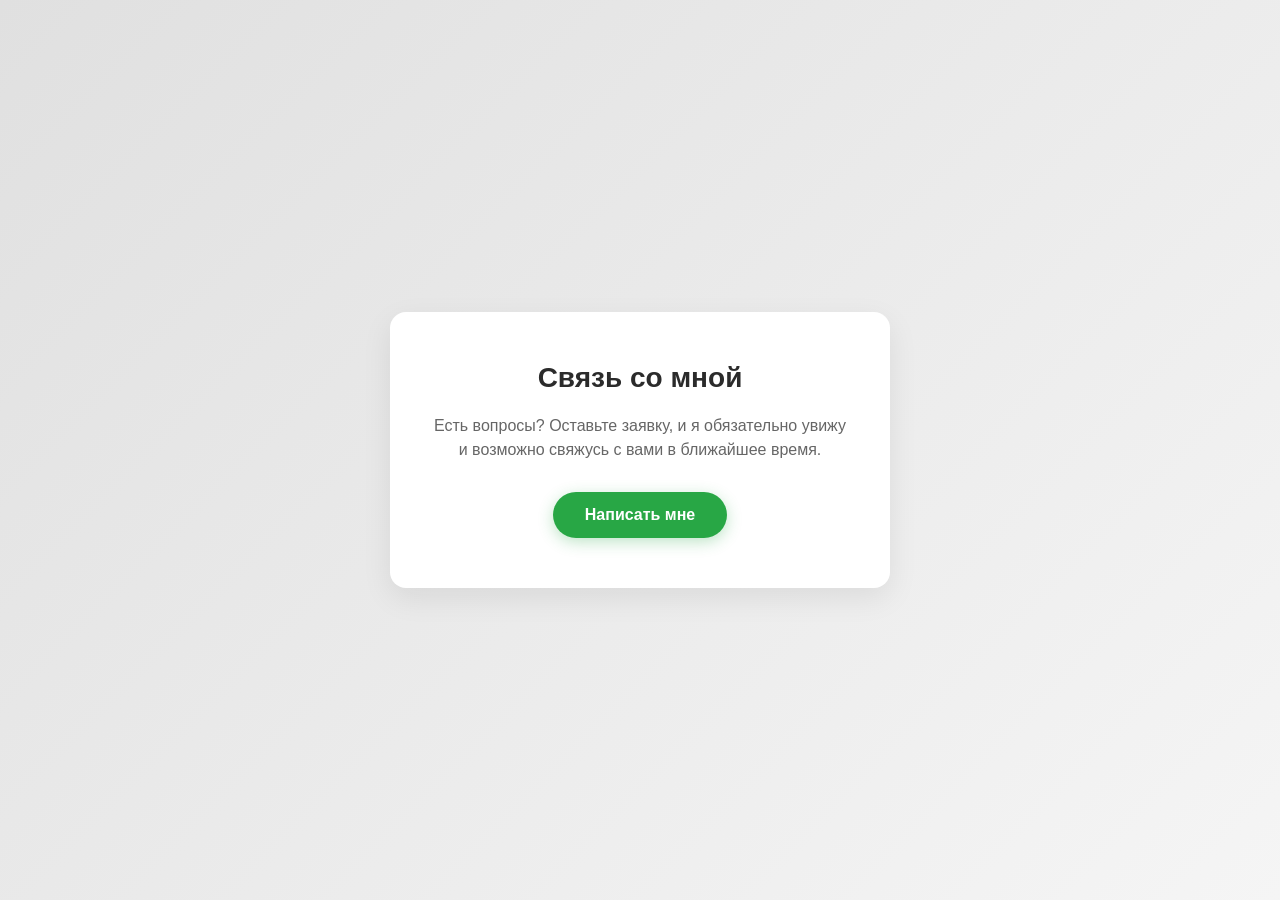
==== project/index.html @ 119b6c33 "Проект: index.html" ====
<!DOCTYPE html>
<html lang="ru">
<head>
  <meta charset="UTF-8">
  <meta name="viewport" content="width=device-width, initial-scale=1.0">
  <title>Задание 8 — Обратная связь</title>
  <script src="script.js" defer></script>
  <style>
    * {
      box-sizing: border-box;
      margin: 0;
      padding: 0;
    }

    body {
      font-family: 'Segoe UI', Arial, sans-serif;
      background: linear-gradient(135deg, #e0e0e0 0%, #f5f5f5 100%);
      color: #333;
      display: flex;
      justify-content: center;
      align-items: center;
      min-height: 100vh;
      padding: 20px;
    }

    /* === Основной контент === */
    .main-content {
      text-align: center;
      background: #fff;
      padding: 50px 40px;
      border-radius: 16px;
      box-shadow: 0 10px 30px rgba(0, 0, 0, 0.08);
      max-width: 500px;
      width: 100%;
      animation: fadeIn 0.8s ease;
    }

    @keyframes fadeIn {
      from { opacity: 0; transform: translateY(20px); }
      to { opacity: 1; transform: translateY(0); }
    }

    h1 { margin-bottom: 20px; font-size: 28px; color: #2b2b2b; }
    .description { margin-bottom: 30px; color: #666; font-size: 16px; line-height: 1.5; }

    /* Кнопка открытия */
    .btn-primary {
      padding: 14px 32px;
      background: #28a745;
      color: #fff;
      border: none;
      border-radius: 30px;
      font-size: 16px;
      font-weight: 600;
      cursor: pointer;
      box-shadow: 0 4px 15px rgba(40, 167, 69, 0.3);
      transition: all 0.3s ease;
    }
    .btn-primary:hover {
      background: #218838;
      transform: translateY(-3px);
      box-shadow: 0 6px 20px rgba(40, 167, 69, 0.4);
    }

    /* === Попап === */
    .modal-overlay {
      position: fixed;
      top: 0; left: 0; width: 100%; height: 100%;
      background-color: rgba(40, 40, 40, 0.6);
      backdrop-filter: blur(5px);
      display: flex;
      justify-content: center;
      align-items: center;
      z-index: 1000;
      padding: 20px;
      opacity: 1;
      transition: opacity 0.3s ease;
    }
    .modal-overlay.hidden { display: none; opacity: 0; }

    .modal-window {
      background: #fff;
      width: 100%;
      max-width: 480px;
      padding: 30px;
      border-radius: 16px;
      box-shadow: 0 20px 40px rgba(0, 0, 0, 0.15);
      position: relative;
      max-height: 100%;
      overflow-y: auto;
      animation: slideDown 0.4s cubic-bezier(0.175, 0.885, 0.32, 1.275);
    }
    @keyframes slideDown {
      from { transform: translateY(50px) scale(0.9); opacity: 0; }
      to { transform: translateY(0) scale(1); opacity: 1; }
    }

    .modal-close {
      position: absolute; top: 15px; right: 20px;
      background: none; border: none; font-size: 30px;
      cursor: pointer; color: #aaa;
      transition: transform 0.3s ease, color 0.3s ease;
    }
    .modal-close:hover { color: #333; transform: rotate(90deg); }
    .modal-title { margin-bottom: 25px; font-size: 22px; text-align: center; color: #2b2b2b; }

    /* === Форма === */
    .form-group { margin-bottom: 18px; }
    .form-group label {
      display: block; margin-bottom: 6px; font-weight: 600;
      font-size: 13px; color: #555; text-transform: uppercase;
      letter-spacing: 0.5px;
    }

    /* Автоматическая заглавная буква (делает CSS) */
    #fio { text-transform: capitalize; }

    .form-group input[type="text"],
    .form-group input[type="email"],
    .form-group input[type="tel"],
    .form-group textarea {
      width: 100%;
      padding: 12px 15px;
      border: 2px solid #e0e0e0;
      border-radius: 10px;
      background: #fafafa;
      font-family: inherit;
      font-size: 15px;
      color: #333;
      transition: all 0.3s ease;
    }

    .form-group input:focus,
    .form-group textarea:focus {
      border-color: #888;
      outline: none;
      background: #fff;
      box-shadow: 0 0 0 4px rgba(136, 136, 136, 0.15);
    }

    /* Подсветка правильного/неправильного ввода */
    .input-valid { border-color: #28a745 !important; background-color: #f4fff6 !important; }
    .input-invalid { border-color: #d9534f !important; background-color: #fff6f6 !important; }

    .error-msg {
      color: #d9534f; font-size: 12px; margin-top: 5px;
      min-height: 14px; font-weight: 500;
    }

    .checkbox-group {
      display: flex; align-items: flex-start; gap: 10px; margin-bottom: 20px;
    }
    .checkbox-group input[type="checkbox"] {
      margin-top: 4px; accent-color: #28a745; cursor: pointer;
    }
    .checkbox-group label {
      font-weight: normal; font-size: 13px; color: #666;
      line-height: 1.4; cursor: pointer;
    }

    .form-status {
      margin: 15px 0; font-size: 14px; font-weight: 600;
      text-align: center; min-height: 20px;
    }
    .form-status.success { color: #28a745; }
    .form-status.error { color: #d9534f; }

    /* Кнопка отправки */
    .btn-submit {
      width: 100%; padding: 14px;
      background: #28a745; color: #fff;
      border: none; border-radius: 10px;
      font-size: 16px; font-weight: 600; cursor: pointer;
      box-shadow: 0 4px 15px rgba(40, 167, 69, 0.3);
      transition: all 0.3s ease;
    }
    .btn-submit:hover:not(:disabled) {
      background: #218838; transform: translateY(-2px);
      box-shadow: 0 6px 20px rgba(40, 167, 69, 0.4);
    }

    /* Стиль для ЗАБЛОКИРОВАННОЙ кнопки */
    .btn-submit:disabled {
      background: #ccc;
      box-shadow: none;
      cursor: not-allowed;
      color: #666;
    }

        /* === Мобильная адаптивность === */
        @media (max-width: 600px) {
      .main-content { padding: 30px 20px; }
      
      /* Форма прижимается к низу и не скроллится */
      .modal-overlay { 
        padding: 0; 
        align-items: flex-end; 
      }
      
      .modal-window {
        border-radius: 16px 16px 0 0;
        /* Убираем прокрутку, сжимая контент */
        max-height: none; 
        overflow-y: visible;
        padding: 20px 15px;
        animation: slideUpMobile 0.3s ease;
      }

      /* Уменьшаем отступы полей, чтобы всё влезло */
      .form-group { margin-bottom: 10px; }
      .form-group label { font-size: 11px; margin-bottom: 3px; }
      .form-group input, 
      .form-group textarea { 
        padding: 8px 10px; 
        font-size: 14px; 
      }
      .form-group textarea { height: 60px; min-height: 60px; }
      
      /* Уменьшаем заголовок и чекбокс */
      .modal-title { margin-bottom: 15px; font-size: 18px; }
      .checkbox-group { margin-bottom: 12px; }
      .checkbox-group label { font-size: 11px; }
      .btn-submit { padding: 12px; font-size: 15px; }
    }
  </style>
</head>
<body>

  <main class="main-content">
    <h1>Связь со мной</h1>
    <p class="description">Есть вопросы? Оставьте заявку, и я обязательно увижу и возможно свяжусь с вами в ближайшее время.</p>
    <button id="openModalBtn" class="btn-primary">Написать мне</button>
  </main>

  <div id="modalOverlay" class="modal-overlay hidden">
    <div class="modal-window">
      <button id="closeModalBtn" class="modal-close" aria-label="Закрыть">&times;</button>
      
      <h2 class="modal-title">Обратная связь</h2>
      
      <form id="contactForm" novalidate>
        
        <div class="form-group">
          <label for="fio">ФИО</label>
          <!-- Добавлен maxlength -->
          <input type="text" id="fio" name="fio" placeholder="Иванов Иван Иванович" maxlength="50" required>
          <div class="error-msg" id="error-fio"></div>
        </div>

        <div class="form-group">
          <label for="email">Email</label>
          <input type="email" id="email" name="email" placeholder="example@mail.ru" maxlength="50" required>
          <div class="error-msg" id="error-email"></div>
        </div>

        <div class="form-group">
          <label for="phone">Телефон</label>
          <input type="tel" id="phone" name="phone" placeholder="+7 (999) 123-45-67" maxlength="20" required>
          <div class="error-msg" id="error-phone"></div>
        </div>

        <div class="form-group">
          <label for="org">Организация</label>
          <input type="text" id="org" name="org" placeholder="ООО Ромашка" maxlength="60">
        </div>

        <div class="form-group">
          <label for="message">Сообщение</label>
          <textarea id="message" name="message" rows="3" placeholder="Ваше сообщение..." maxlength="500" required></textarea>
        </div>

        <div class="checkbox-group">
          <input type="checkbox" id="policy" name="policy" required>
          <label for="policy">Я согласен с политикой обработки персональных данных</label>
        </div>

        <div id="formStatus" class="form-status"></div>

        <!-- Кнопка по умолчанию disabled -->
        <button type="submit" id="submitBtn" class="btn-submit" disabled>Отправить сообщение</button>
      </form>
    </div>
  </div>

</body>
</html>
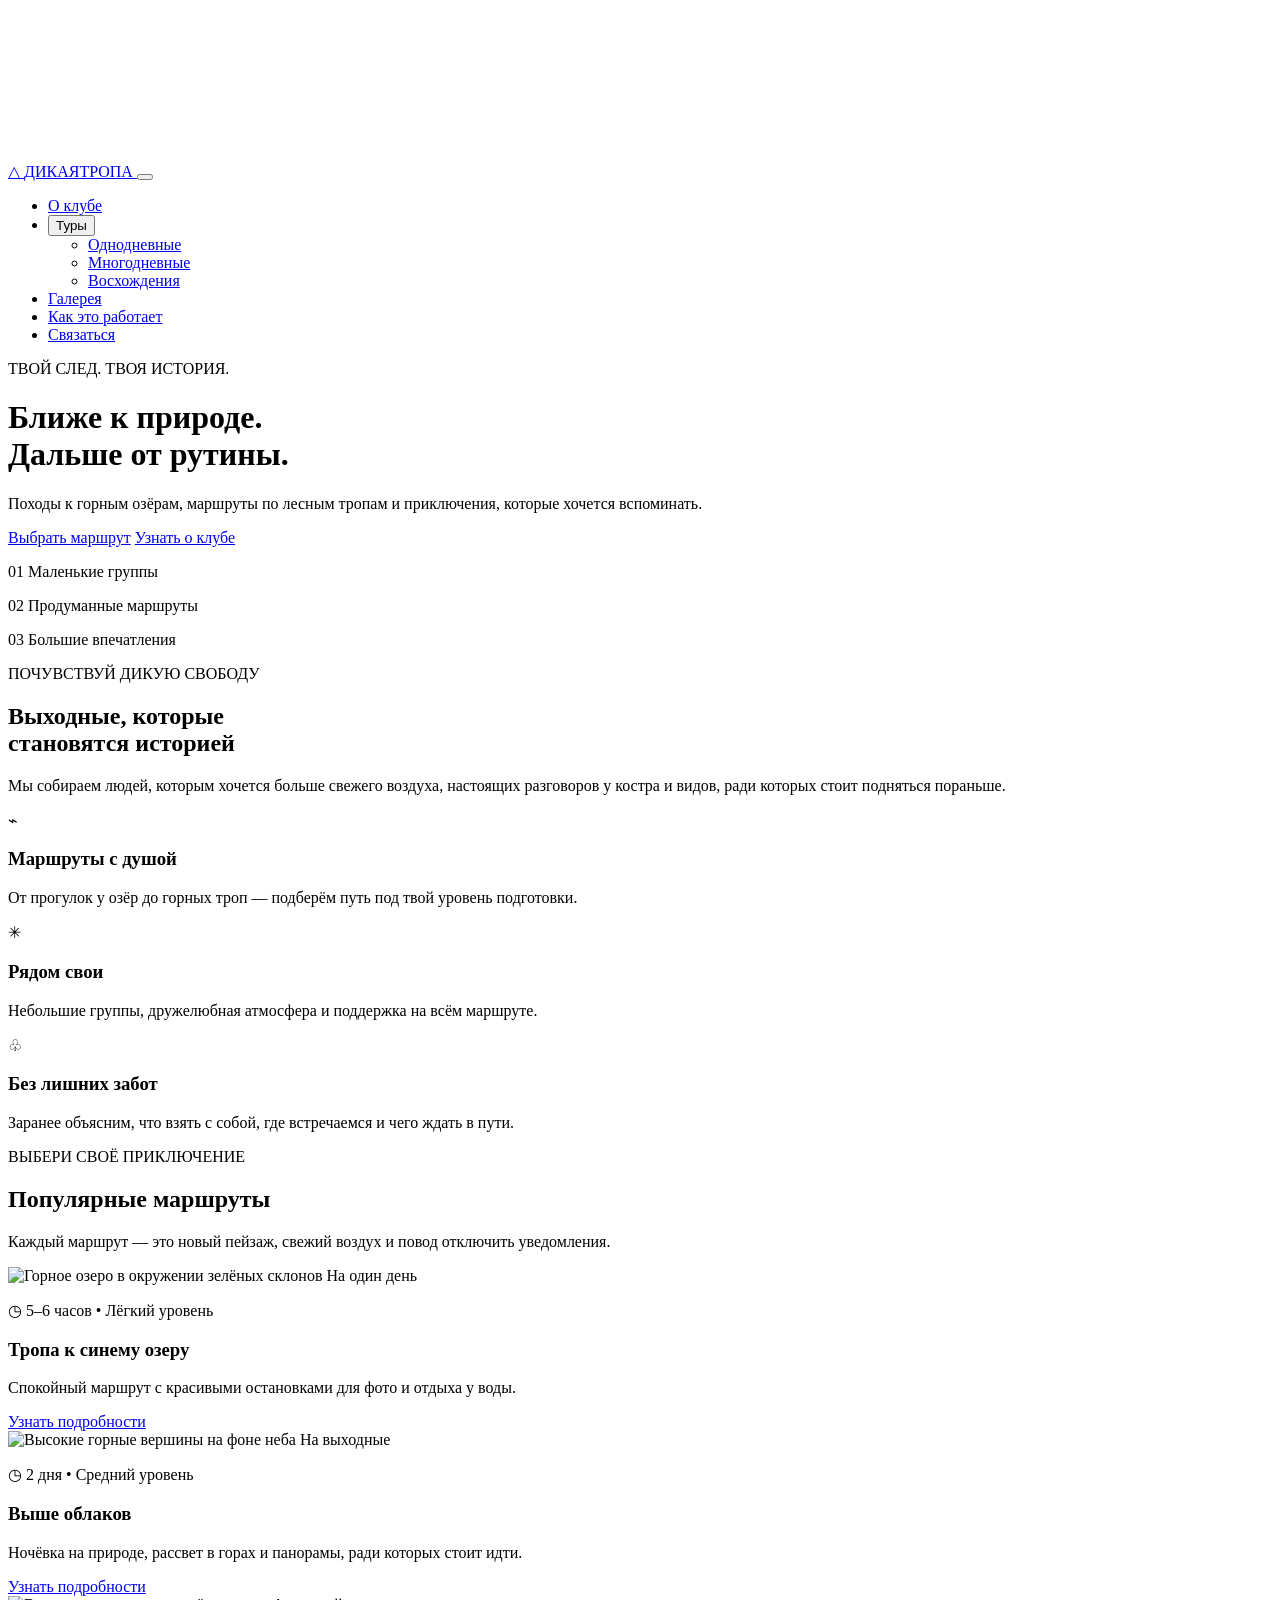
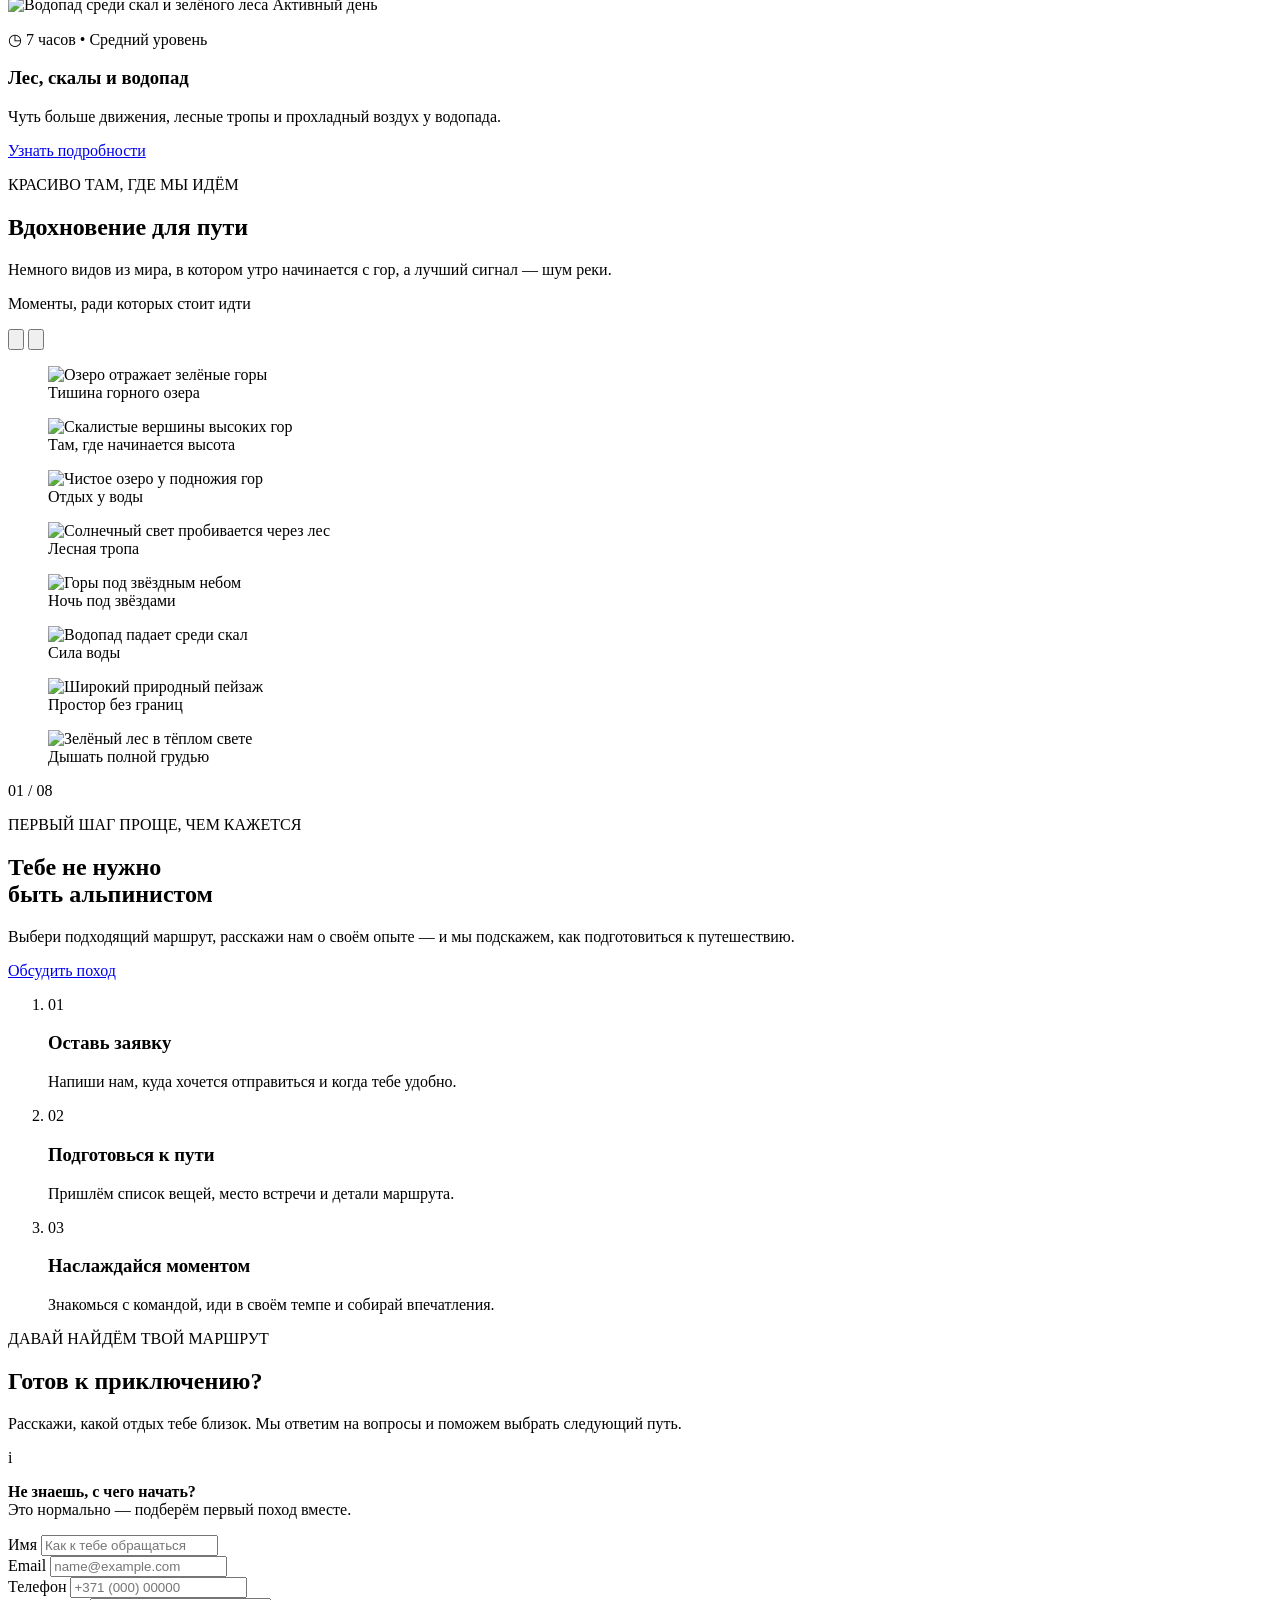
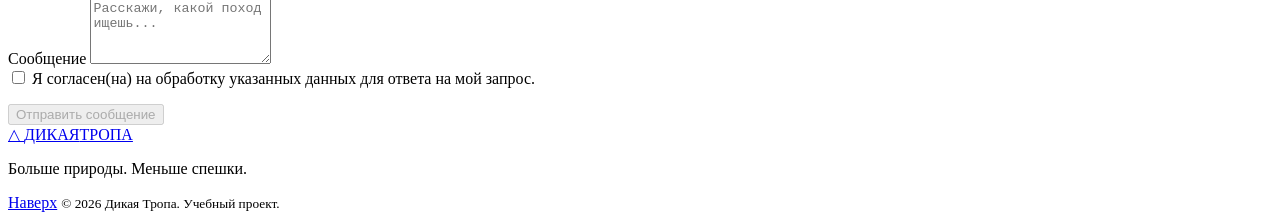
==== commit 57e76b55: "Проект: index.html" ====
--- a/project/index.html
+++ b/project/index.html
@@ -1,286 +1,331 @@
-<!DOCTYPE html>
+<!doctype html>
 <html lang="ru">
 <head>
-  <meta charset="UTF-8">
-  <meta name="viewport" content="width=device-width, initial-scale=1.0">
-  <title>Задание 8 — Обратная связь</title>
-  <script src="script.js" defer></script>
-  <style>
-    * {
-      box-sizing: border-box;
-      margin: 0;
-      padding: 0;
-    }
-
-    body {
-      font-family: 'Segoe UI', Arial, sans-serif;
-      background: linear-gradient(135deg, #e0e0e0 0%, #f5f5f5 100%);
-      color: #333;
-      display: flex;
-      justify-content: center;
-      align-items: center;
-      min-height: 100vh;
-      padding: 20px;
-    }
-
-    /* === Основной контент === */
-    .main-content {
-      text-align: center;
-      background: #fff;
-      padding: 50px 40px;
-      border-radius: 16px;
-      box-shadow: 0 10px 30px rgba(0, 0, 0, 0.08);
-      max-width: 500px;
-      width: 100%;
-      animation: fadeIn 0.8s ease;
-    }
-
-    @keyframes fadeIn {
-      from { opacity: 0; transform: translateY(20px); }
-      to { opacity: 1; transform: translateY(0); }
-    }
-
-    h1 { margin-bottom: 20px; font-size: 28px; color: #2b2b2b; }
-    .description { margin-bottom: 30px; color: #666; font-size: 16px; line-height: 1.5; }
-
-    /* Кнопка открытия */
-    .btn-primary {
-      padding: 14px 32px;
-      background: #28a745;
-      color: #fff;
-      border: none;
-      border-radius: 30px;
-      font-size: 16px;
-      font-weight: 600;
-      cursor: pointer;
-      box-shadow: 0 4px 15px rgba(40, 167, 69, 0.3);
-      transition: all 0.3s ease;
-    }
-    .btn-primary:hover {
-      background: #218838;
-      transform: translateY(-3px);
-      box-shadow: 0 6px 20px rgba(40, 167, 69, 0.4);
-    }
-
-    /* === Попап === */
-    .modal-overlay {
-      position: fixed;
-      top: 0; left: 0; width: 100%; height: 100%;
-      background-color: rgba(40, 40, 40, 0.6);
-      backdrop-filter: blur(5px);
-      display: flex;
-      justify-content: center;
-      align-items: center;
-      z-index: 1000;
-      padding: 20px;
-      opacity: 1;
-      transition: opacity 0.3s ease;
-    }
-    .modal-overlay.hidden { display: none; opacity: 0; }
-
-    .modal-window {
-      background: #fff;
-      width: 100%;
-      max-width: 480px;
-      padding: 30px;
-      border-radius: 16px;
-      box-shadow: 0 20px 40px rgba(0, 0, 0, 0.15);
-      position: relative;
-      max-height: 100%;
-      overflow-y: auto;
-      animation: slideDown 0.4s cubic-bezier(0.175, 0.885, 0.32, 1.275);
-    }
-    @keyframes slideDown {
-      from { transform: translateY(50px) scale(0.9); opacity: 0; }
-      to { transform: translateY(0) scale(1); opacity: 1; }
-    }
-
-    .modal-close {
-      position: absolute; top: 15px; right: 20px;
-      background: none; border: none; font-size: 30px;
-      cursor: pointer; color: #aaa;
-      transition: transform 0.3s ease, color 0.3s ease;
-    }
-    .modal-close:hover { color: #333; transform: rotate(90deg); }
-    .modal-title { margin-bottom: 25px; font-size: 22px; text-align: center; color: #2b2b2b; }
-
-    /* === Форма === */
-    .form-group { margin-bottom: 18px; }
-    .form-group label {
-      display: block; margin-bottom: 6px; font-weight: 600;
-      font-size: 13px; color: #555; text-transform: uppercase;
-      letter-spacing: 0.5px;
-    }
-
-    /* Автоматическая заглавная буква (делает CSS) */
-    #fio { text-transform: capitalize; }
-
-    .form-group input[type="text"],
-    .form-group input[type="email"],
-    .form-group input[type="tel"],
-    .form-group textarea {
-      width: 100%;
-      padding: 12px 15px;
-      border: 2px solid #e0e0e0;
-      border-radius: 10px;
-      background: #fafafa;
-      font-family: inherit;
-      font-size: 15px;
-      color: #333;
-      transition: all 0.3s ease;
-    }
-
-    .form-group input:focus,
-    .form-group textarea:focus {
-      border-color: #888;
-      outline: none;
-      background: #fff;
-      box-shadow: 0 0 0 4px rgba(136, 136, 136, 0.15);
-    }
-
-    /* Подсветка правильного/неправильного ввода */
-    .input-valid { border-color: #28a745 !important; background-color: #f4fff6 !important; }
-    .input-invalid { border-color: #d9534f !important; background-color: #fff6f6 !important; }
-
-    .error-msg {
-      color: #d9534f; font-size: 12px; margin-top: 5px;
-      min-height: 14px; font-weight: 500;
-    }
-
-    .checkbox-group {
-      display: flex; align-items: flex-start; gap: 10px; margin-bottom: 20px;
-    }
-    .checkbox-group input[type="checkbox"] {
-      margin-top: 4px; accent-color: #28a745; cursor: pointer;
-    }
-    .checkbox-group label {
-      font-weight: normal; font-size: 13px; color: #666;
-      line-height: 1.4; cursor: pointer;
-    }
-
-    .form-status {
-      margin: 15px 0; font-size: 14px; font-weight: 600;
-      text-align: center; min-height: 20px;
-    }
-    .form-status.success { color: #28a745; }
-    .form-status.error { color: #d9534f; }
-
-    /* Кнопка отправки */
-    .btn-submit {
-      width: 100%; padding: 14px;
-      background: #28a745; color: #fff;
-      border: none; border-radius: 10px;
-      font-size: 16px; font-weight: 600; cursor: pointer;
-      box-shadow: 0 4px 15px rgba(40, 167, 69, 0.3);
-      transition: all 0.3s ease;
-    }
-    .btn-submit:hover:not(:disabled) {
-      background: #218838; transform: translateY(-2px);
-      box-shadow: 0 6px 20px rgba(40, 167, 69, 0.4);
-    }
-
-    /* Стиль для ЗАБЛОКИРОВАННОЙ кнопки */
-    .btn-submit:disabled {
-      background: #ccc;
-      box-shadow: none;
-      cursor: not-allowed;
-      color: #666;
-    }
-
-        /* === Мобильная адаптивность === */
-        @media (max-width: 600px) {
-      .main-content { padding: 30px 20px; }
-      
-      /* Форма прижимается к низу и не скроллится */
-      .modal-overlay { 
-        padding: 0; 
-        align-items: flex-end; 
-      }
-      
-      .modal-window {
-        border-radius: 16px 16px 0 0;
-        /* Убираем прокрутку, сжимая контент */
-        max-height: none; 
-        overflow-y: visible;
-        padding: 20px 15px;
-        animation: slideUpMobile 0.3s ease;
-      }
-
-      /* Уменьшаем отступы полей, чтобы всё влезло */
-      .form-group { margin-bottom: 10px; }
-      .form-group label { font-size: 11px; margin-bottom: 3px; }
-      .form-group input, 
-      .form-group textarea { 
-        padding: 8px 10px; 
-        font-size: 14px; 
-      }
-      .form-group textarea { height: 60px; min-height: 60px; }
-      
-      /* Уменьшаем заголовок и чекбокс */
-      .modal-title { margin-bottom: 15px; font-size: 18px; }
-      .checkbox-group { margin-bottom: 12px; }
-      .checkbox-group label { font-size: 11px; }
-      .btn-submit { padding: 12px; font-size: 15px; }
-    }
-  </style>
+    <meta charset="utf-8">
+    <meta name="viewport" content="width=device-width, initial-scale=1">
+    <meta name="description" content="Дикая Тропа — походы в горы, к озёрам и активный отдых в хорошей компании.">
+    <meta name="theme-color" content="#173b2d">
+    <title>Дикая Тропа — туристический клуб</title>
+
+    <!-- Шрифт Montserrat из Google Fonts -->
+    <link rel="preconnect" href="https://fonts.googleapis.com">
+    <link rel="preconnect" href="https://fonts.gstatic.com" crossorigin>
+    <link href="https://fonts.googleapis.com/css2?family=Montserrat:wght@400;500;600;700;800&display=swap" rel="stylesheet">
+    <link rel="stylesheet" href="style.css">
+    <script src="script.js" defer></script>
 </head>
 <body>
-
-  <main class="main-content">
-    <h1>Связь со мной</h1>
-    <p class="description">Есть вопросы? Оставьте заявку, и я обязательно увижу и возможно свяжусь с вами в ближайшее время.</p>
-    <button id="openModalBtn" class="btn-primary">Написать мне</button>
-  </main>
-
-  <div id="modalOverlay" class="modal-overlay hidden">
-    <div class="modal-window">
-      <button id="closeModalBtn" class="modal-close" aria-label="Закрыть">&times;</button>
-      
-      <h2 class="modal-title">Обратная связь</h2>
-      
-      <form id="contactForm" novalidate>
-        
-        <div class="form-group">
-          <label for="fio">ФИО</label>
-          <!-- Добавлен maxlength -->
-          <input type="text" id="fio" name="fio" placeholder="Иванов Иван Иванович" maxlength="50" required>
-          <div class="error-msg" id="error-fio"></div>
+    <!-- Первый экран: видео, логотип и навигация -->
+    <header class="hero" id="top">
+        <video class="hero__video" autoplay muted loop playsinline preload="auto" aria-hidden="true">
+            <source src="video.mp4" type="video/mp4">
+        </video>
+        <div class="hero__shade" aria-hidden="true"></div>
+
+        <div class="container hero__container">
+            <nav class="site-nav" aria-label="Главная навигация">
+                <a class="brand" href="#top" aria-label="Дикая Тропа — на главную">
+                    <span class="brand__mark" aria-hidden="true">△</span>
+                    <span class="brand__text">ДИКАЯ<span>ТРОПА</span></span>
+                </a>
+
+                <button class="menu-toggle" type="button" aria-label="Открыть меню"
+                    aria-controls="main-navigation" aria-expanded="false">
+                    <span></span>
+                    <span></span>
+                    <span></span>
+                </button>
+
+                <ul class="nav-list" id="main-navigation">
+                    <li><a class="nav-link" href="#about">О клубе</a></li>
+                    <li class="nav-item nav-item--dropdown">
+                        <button class="nav-link nav-dropdown-toggle" type="button" aria-expanded="false">
+                            Туры
+                        </button>
+                        <ul class="dropdown-menu">
+                            <li><a href="#routes">Однодневные</a></li>
+                            <li><a href="#routes">Многодневные</a></li>
+                            <li><a href="#routes">Восхождения</a></li>
+                        </ul>
+                    </li>
+                    <li><a class="nav-link" href="#gallery">Галерея</a></li>
+                    <li><a class="nav-link" href="#journey">Как это работает</a></li>
+                    <li><a class="nav-link nav-link--contact" href="#contact">Связаться</a></li>
+                </ul>
+            </nav>
+
+            <div class="hero__content">
+                <p class="eyebrow hero__eyebrow">ТВОЙ СЛЕД. ТВОЯ ИСТОРИЯ.</p>
+                <h1>Ближе к природе.<br><span>Дальше от рутины.</span></h1>
+                <p class="hero__description">Походы к горным озёрам, маршруты по лесным тропам и приключения, которые хочется вспоминать.</p>
+                <div class="hero__actions">
+                    <a class="button button--primary" href="#routes">Выбрать маршрут</a>
+                    <a class="button button--ghost" href="#about">Узнать о клубе</a>
+                </div>
+            </div>
+
+            <div class="hero__bottom" aria-label="Информация о клубе">
+                <p><span class="hero__bottom-number">01</span> Маленькие группы</p>
+                <p><span class="hero__bottom-number">02</span> Продуманные маршруты</p>
+                <p><span class="hero__bottom-number">03</span> Большие впечатления</p>
+            </div>
         </div>
-
-        <div class="form-group">
-          <label for="email">Email</label>
-          <input type="email" id="email" name="email" placeholder="example@mail.ru" maxlength="50" required>
-          <div class="error-msg" id="error-email"></div>
+    </header>
+
+    <main>
+        <!-- Преимущества туристического клуба -->
+        <section class="section about-section" id="about">
+            <div class="container">
+                <div class="section-heading section-heading--split">
+                    <div>
+                        <p class="eyebrow">ПОЧУВСТВУЙ ДИКУЮ СВОБОДУ</p>
+                        <h2>Выходные, которые<br><span>становятся историей</span></h2>
+                    </div>
+                    <p class="section-intro">Мы собираем людей, которым хочется больше свежего воздуха, настоящих разговоров у костра и видов, ради которых стоит подняться пораньше.</p>
+                </div>
+
+                <div class="benefits-grid">
+                    <article class="benefit-card">
+                        <span class="benefit-card__icon" aria-hidden="true">⌁</span>
+                        <h3>Маршруты с душой</h3>
+                        <p>От прогулок у озёр до горных троп — подберём путь под твой уровень подготовки.</p>
+                    </article>
+                    <article class="benefit-card">
+                        <span class="benefit-card__icon" aria-hidden="true">✳</span>
+                        <h3>Рядом свои</h3>
+                        <p>Небольшие группы, дружелюбная атмосфера и поддержка на всём маршруте.</p>
+                    </article>
+                    <article class="benefit-card">
+                        <span class="benefit-card__icon" aria-hidden="true">♧</span>
+                        <h3>Без лишних забот</h3>
+                        <p>Заранее объясним, что взять с собой, где встречаемся и чего ждать в пути.</p>
+                    </article>
+                </div>
+            </div>
+        </section>
+
+        <!-- Популярные маршруты -->
+        <section class="section routes-section" id="routes">
+            <div class="container">
+                <div class="section-heading">
+                    <p class="eyebrow">ВЫБЕРИ СВОЁ ПРИКЛЮЧЕНИЕ</p>
+                    <h2>Популярные <span>маршруты</span></h2>
+                    <p class="section-intro">Каждый маршрут — это новый пейзаж, свежий воздух и повод отключить уведомления.</p>
+                </div>
+
+                <div class="routes-grid">
+                    <article class="route-card">
+                        <div class="route-card__image-wrap">
+                            <img src="1.jpeg" alt="Горное озеро в окружении зелёных склонов" loading="lazy">
+                            <span class="route-card__tag">На один день</span>
+                        </div>
+                        <div class="route-card__body">
+                            <p class="route-card__meta">◷ 5–6 часов <span>•</span> Лёгкий уровень</p>
+                            <h3>Тропа к синему озеру</h3>
+                            <p>Спокойный маршрут с красивыми остановками для фото и отдыха у воды.</p>
+                            <a class="text-link" href="#contact">Узнать подробности</a>
+                        </div>
+                    </article>
+
+                    <article class="route-card">
+                        <div class="route-card__image-wrap">
+                            <img src="2.jpeg" alt="Высокие горные вершины на фоне неба" loading="lazy">
+                            <span class="route-card__tag">На выходные</span>
+                        </div>
+                        <div class="route-card__body">
+                            <p class="route-card__meta">◷ 2 дня <span>•</span> Средний уровень</p>
+                            <h3>Выше облаков</h3>
+                            <p>Ночёвка на природе, рассвет в горах и панорамы, ради которых стоит идти.</p>
+                            <a class="text-link" href="#contact">Узнать подробности</a>
+                        </div>
+                    </article>
+
+                    <article class="route-card">
+                        <div class="route-card__image-wrap">
+                            <img src="3.jpeg" alt="Водопад среди скал и зелёного леса" loading="lazy">
+                            <span class="route-card__tag">Активный день</span>
+                        </div>
+                        <div class="route-card__body">
+                            <p class="route-card__meta">◷ 7 часов <span>•</span> Средний уровень</p>
+                            <h3>Лес, скалы и водопад</h3>
+                            <p>Чуть больше движения, лесные тропы и прохладный воздух у водопада.</p>
+                            <a class="text-link" href="#contact">Узнать подробности</a>
+                        </div>
+                    </article>
+                </div>
+            </div>
+        </section>
+
+        <!-- Галерея из восьми изображений -->
+        <section class="section gallery-section" id="gallery">
+            <div class="container">
+                <div class="section-heading section-heading--split">
+                    <div>
+                        <p class="eyebrow">КРАСИВО ТАМ, ГДЕ МЫ ИДЁМ</p>
+                        <h2>Вдохновение <span>для пути</span></h2>
+                    </div>
+                    <p class="section-intro">Немного видов из мира, в котором утро начинается с гор, а лучший сигнал — шум реки.</p>
+                </div>
+
+                <div class="gallery-slider" aria-label="Галерея пейзажей">
+                    <div class="gallery-slider__toolbar">
+                        <p>Моменты, ради которых стоит идти</p>
+                        <div class="gallery-slider__arrows">
+                            <button class="slider-arrow slider-arrow--prev" type="button" aria-label="Предыдущее изображение">
+                                <svg viewBox="0 0 24 24" aria-hidden="true">
+                                    <path d="M15 18l-6-6 6-6"></path>
+                                </svg>
+                            </button>
+                            <button class="slider-arrow slider-arrow--next" type="button" aria-label="Следующее изображение">
+                                <svg viewBox="0 0 24 24" aria-hidden="true">
+                                    <path d="M9 18l6-6-6-6"></path>
+                                </svg>
+                            </button>
+                        </div>
+                    </div>
+
+                    <div class="gallery-slider__viewport" tabindex="0" aria-label="Слайдер. Для переключения используйте стрелки клавиатуры">
+                        <div class="gallery-slider__track">
+                            <figure class="gallery-slide">
+                                <img src="1.1.jpeg" alt="Озеро отражает зелёные горы" loading="lazy">
+                                <figcaption>Тишина горного озера</figcaption>
+                            </figure>
+                            <figure class="gallery-slide">
+                                <img src="2.jpeg" alt="Скалистые вершины высоких гор" loading="lazy">
+                                <figcaption>Там, где начинается высота</figcaption>
+                            </figure>
+                            <figure class="gallery-slide">
+                                <img src="1.jpeg" alt="Чистое озеро у подножия гор" loading="lazy">
+                                <figcaption>Отдых у воды</figcaption>
+                            </figure>
+                            <figure class="gallery-slide">
+                                <img src="1.2.jpeg" alt="Солнечный свет пробивается через лес" loading="lazy">
+                                <figcaption>Лесная тропа</figcaption>
+                            </figure>
+                            <figure class="gallery-slide">
+                                <img src="1.3.jpeg" alt="Горы под звёздным небом" loading="lazy">
+                                <figcaption>Ночь под звёздами</figcaption>
+                            </figure>
+                            <figure class="gallery-slide">
+                                <img src="3.jpeg" alt="Водопад падает среди скал" loading="lazy">
+                                <figcaption>Сила воды</figcaption>
+                            </figure>
+                            <figure class="gallery-slide">
+                                <img src="1.4.jpeg" alt="Широкий природный пейзаж" loading="lazy">
+                                <figcaption>Простор без границ</figcaption>
+                            </figure>
+                            <figure class="gallery-slide">
+                                <img src="1.5.jpeg" alt="Зелёный лес в тёплом свете" loading="lazy">
+                                <figcaption>Дышать полной грудью</figcaption>
+                            </figure>
+                        </div>
+                    </div>
+
+                    <div class="gallery-slider__footer">
+                        <div class="slider-dots" aria-label="Выбор слайда"></div>
+                        <p class="slider-counter" aria-live="polite">01 / 08</p>
+                    </div>
+                </div>
+            </div>
+        </section>
+
+        <!-- Этапы участия в походе -->
+        <section class="section journey-section" id="journey">
+            <div class="container journey-layout">
+                <div class="journey-copy">
+                    <p class="eyebrow">ПЕРВЫЙ ШАГ ПРОЩЕ, ЧЕМ КАЖЕТСЯ</p>
+                    <h2>Тебе не нужно<br><span>быть альпинистом</span></h2>
+                    <p>Выбери подходящий маршрут, расскажи нам о своём опыте — и мы подскажем, как подготовиться к путешествию.</p>
+                    <a class="button button--primary" href="#contact">Обсудить поход</a>
+                </div>
+
+                <ol class="journey-steps">
+                    <li>
+                        <span class="journey-steps__number">01</span>
+                        <div>
+                            <h3>Оставь заявку</h3>
+                            <p>Напиши нам, куда хочется отправиться и когда тебе удобно.</p>
+                        </div>
+                    </li>
+                    <li>
+                        <span class="journey-steps__number">02</span>
+                        <div>
+                            <h3>Подготовься к пути</h3>
+                            <p>Пришлём список вещей, место встречи и детали маршрута.</p>
+                        </div>
+                    </li>
+                    <li>
+                        <span class="journey-steps__number">03</span>
+                        <div>
+                            <h3>Наслаждайся моментом</h3>
+                            <p>Знакомься с командой, иди в своём темпе и собирай впечатления.</p>
+                        </div>
+                    </li>
+                </ol>
+            </div>
+        </section>
+
+        <!-- Форма обратной связи -->
+        <section class="section contact-section" id="contact">
+            <div class="container contact-layout">
+                <div class="contact-copy">
+                    <p class="eyebrow">ДАВАЙ НАЙДЁМ ТВОЙ МАРШРУТ</p>
+                    <h2>Готов к <span>приключению?</span></h2>
+                    <p>Расскажи, какой отдых тебе близок. Мы ответим на вопросы и поможем выбрать следующий путь.</p>
+
+                    <div class="contact-note">
+                        <span class="contact-note__icon" aria-hidden="true">i</span>
+                        <p><strong>Не знаешь, с чего начать?</strong><br>Это нормально — подберём первый поход вместе.</p>
+                    </div>
+                </div>
+
+                <form class="contact-form" id="contact-form" novalidate>
+                    <div class="form-row">
+                        <div class="form-field">
+                            <label for="name">Имя</label>
+                            <input id="name" name="name" type="text" autocomplete="name" placeholder="Как к тебе обращаться" required minlength="2" maxlength="80" data-validate="name">
+                        </div>
+                        <div class="form-field">
+                            <label for="email">Email</label>
+                            <input id="email" name="email" type="email" autocomplete="email" placeholder="name@example.com" required data-validate="email">
+                        </div>
+                    </div>
+
+                    <div class="form-field">
+                        <label for="phone">Телефон</label>
+                        <input id="phone" name="phone" type="tel" autocomplete="tel" placeholder="+371 (000) 00000" required maxlength="20" data-validate="phone">
+                    </div>
+
+                    <div class="form-field">
+                        <label for="message">Сообщение</label>
+                        <textarea id="message" name="message" rows="4" placeholder="Расскажи, какой поход ищешь..." required minlength="10" maxlength="1000" data-validate="message"></textarea>
+                    </div>
+
+                    <div class="form-consent">
+                        <input id="consent" name="consent" type="checkbox" value="yes" required>
+                        <label for="consent">Я согласен(на) на обработку указанных данных для ответа на мой запрос.</label>
+                    </div>
+
+                    <p class="form-status" id="form-status" role="status" aria-live="polite"></p>
+
+                    <button class="button button--primary form-submit" type="submit" disabled>
+                        Отправить сообщение
+                    </button>
+                </form>
+            </div>
+        </section>
+    </main>
+
+    <footer class="site-footer">
+        <div class="container footer-inner">
+            <a class="brand brand--footer" href="#top" aria-label="Дикая Тропа — наверх">
+                <span class="brand__mark" aria-hidden="true">△</span>
+                <span class="brand__text">ДИКАЯ<span>ТРОПА</span></span>
+            </a>
+            <p>Больше природы. Меньше спешки.</p>
+            <a class="footer-top" href="#top">Наверх</a>
+            <small>© 2026 Дикая Тропа. Учебный проект.</small>
         </div>
-
-        <div class="form-group">
-          <label for="phone">Телефон</label>
-          <input type="tel" id="phone" name="phone" placeholder="+7 (999) 123-45-67" maxlength="20" required>
-          <div class="error-msg" id="error-phone"></div>
-        </div>
-
-        <div class="form-group">
-          <label for="org">Организация</label>
-          <input type="text" id="org" name="org" placeholder="ООО Ромашка" maxlength="60">
-        </div>
-
-        <div class="form-group">
-          <label for="message">Сообщение</label>
-          <textarea id="message" name="message" rows="3" placeholder="Ваше сообщение..." maxlength="500" required></textarea>
-        </div>
-
-        <div class="checkbox-group">
-          <input type="checkbox" id="policy" name="policy" required>
-          <label for="policy">Я согласен с политикой обработки персональных данных</label>
-        </div>
-
-        <div id="formStatus" class="form-status"></div>
-
-        <!-- Кнопка по умолчанию disabled -->
-        <button type="submit" id="submitBtn" class="btn-submit" disabled>Отправить сообщение</button>
-      </form>
-    </div>
-  </div>
-
+    </footer>
 </body>
 </html>
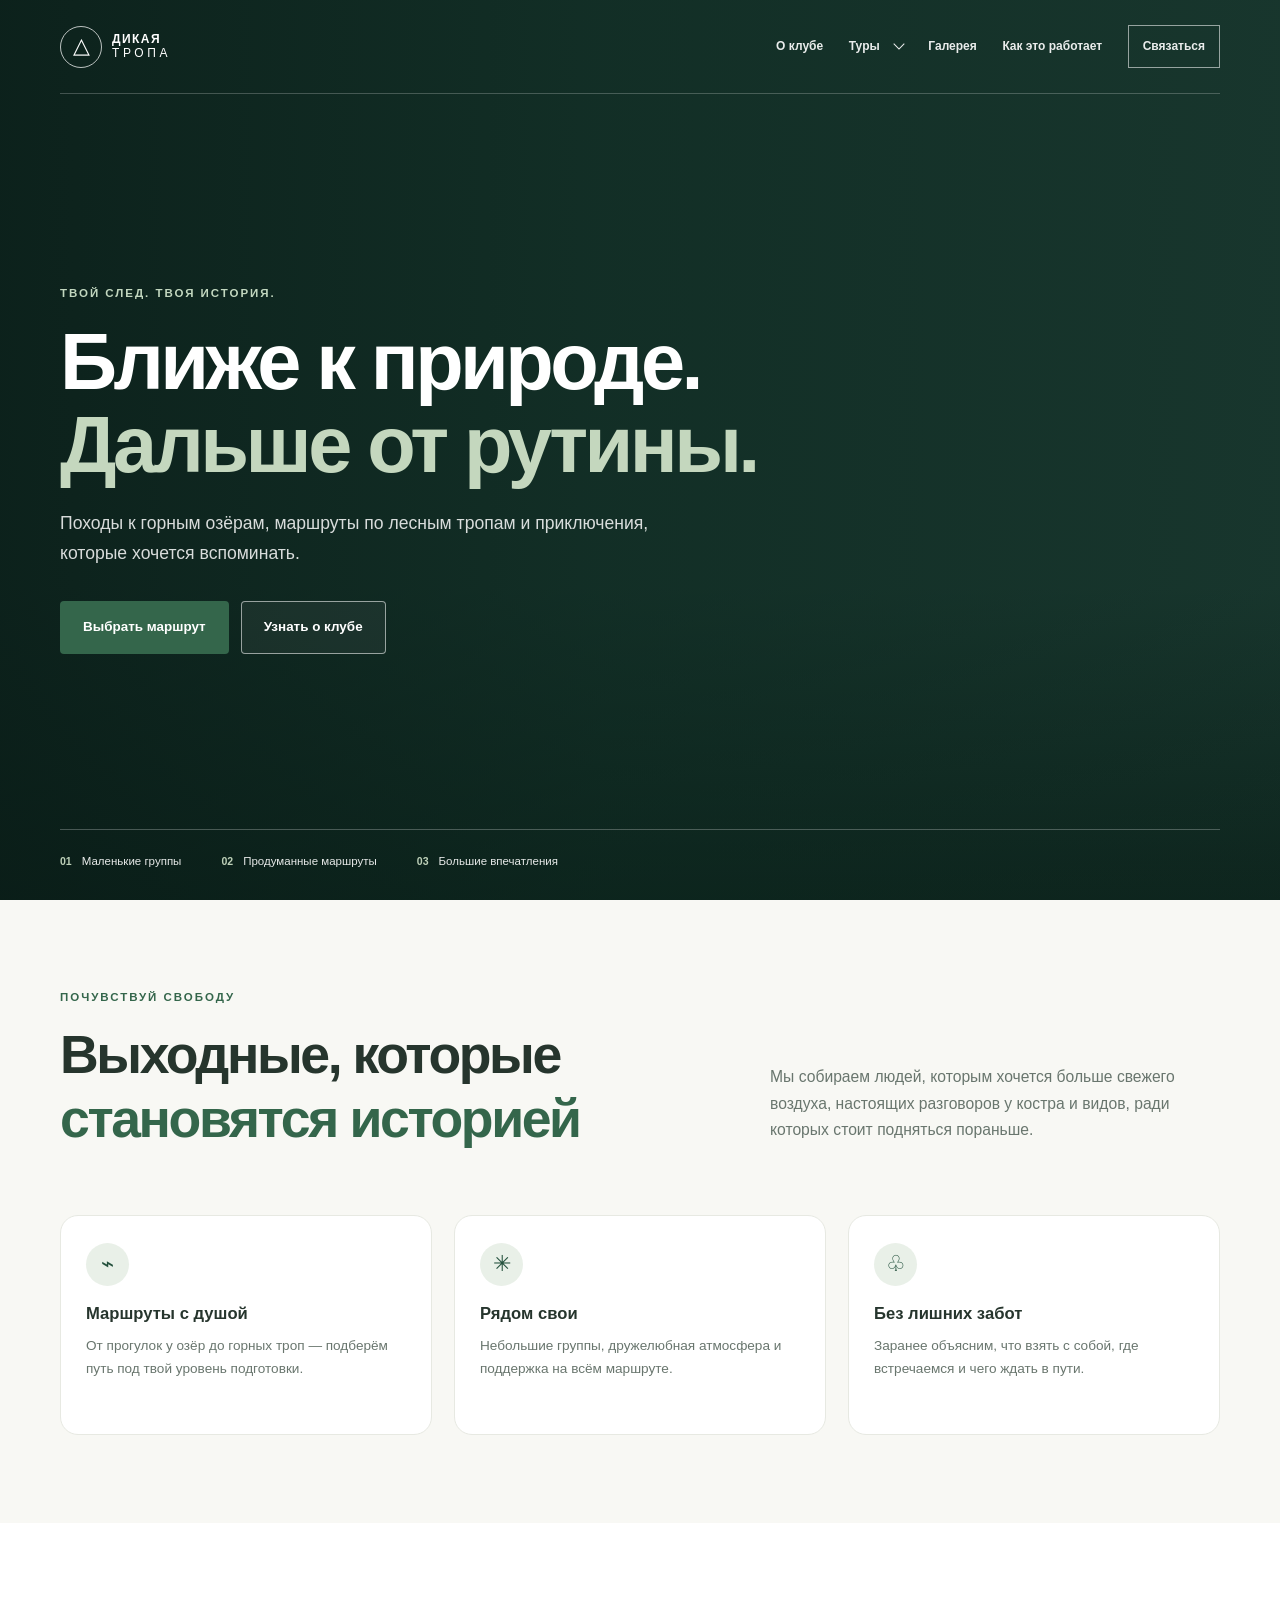
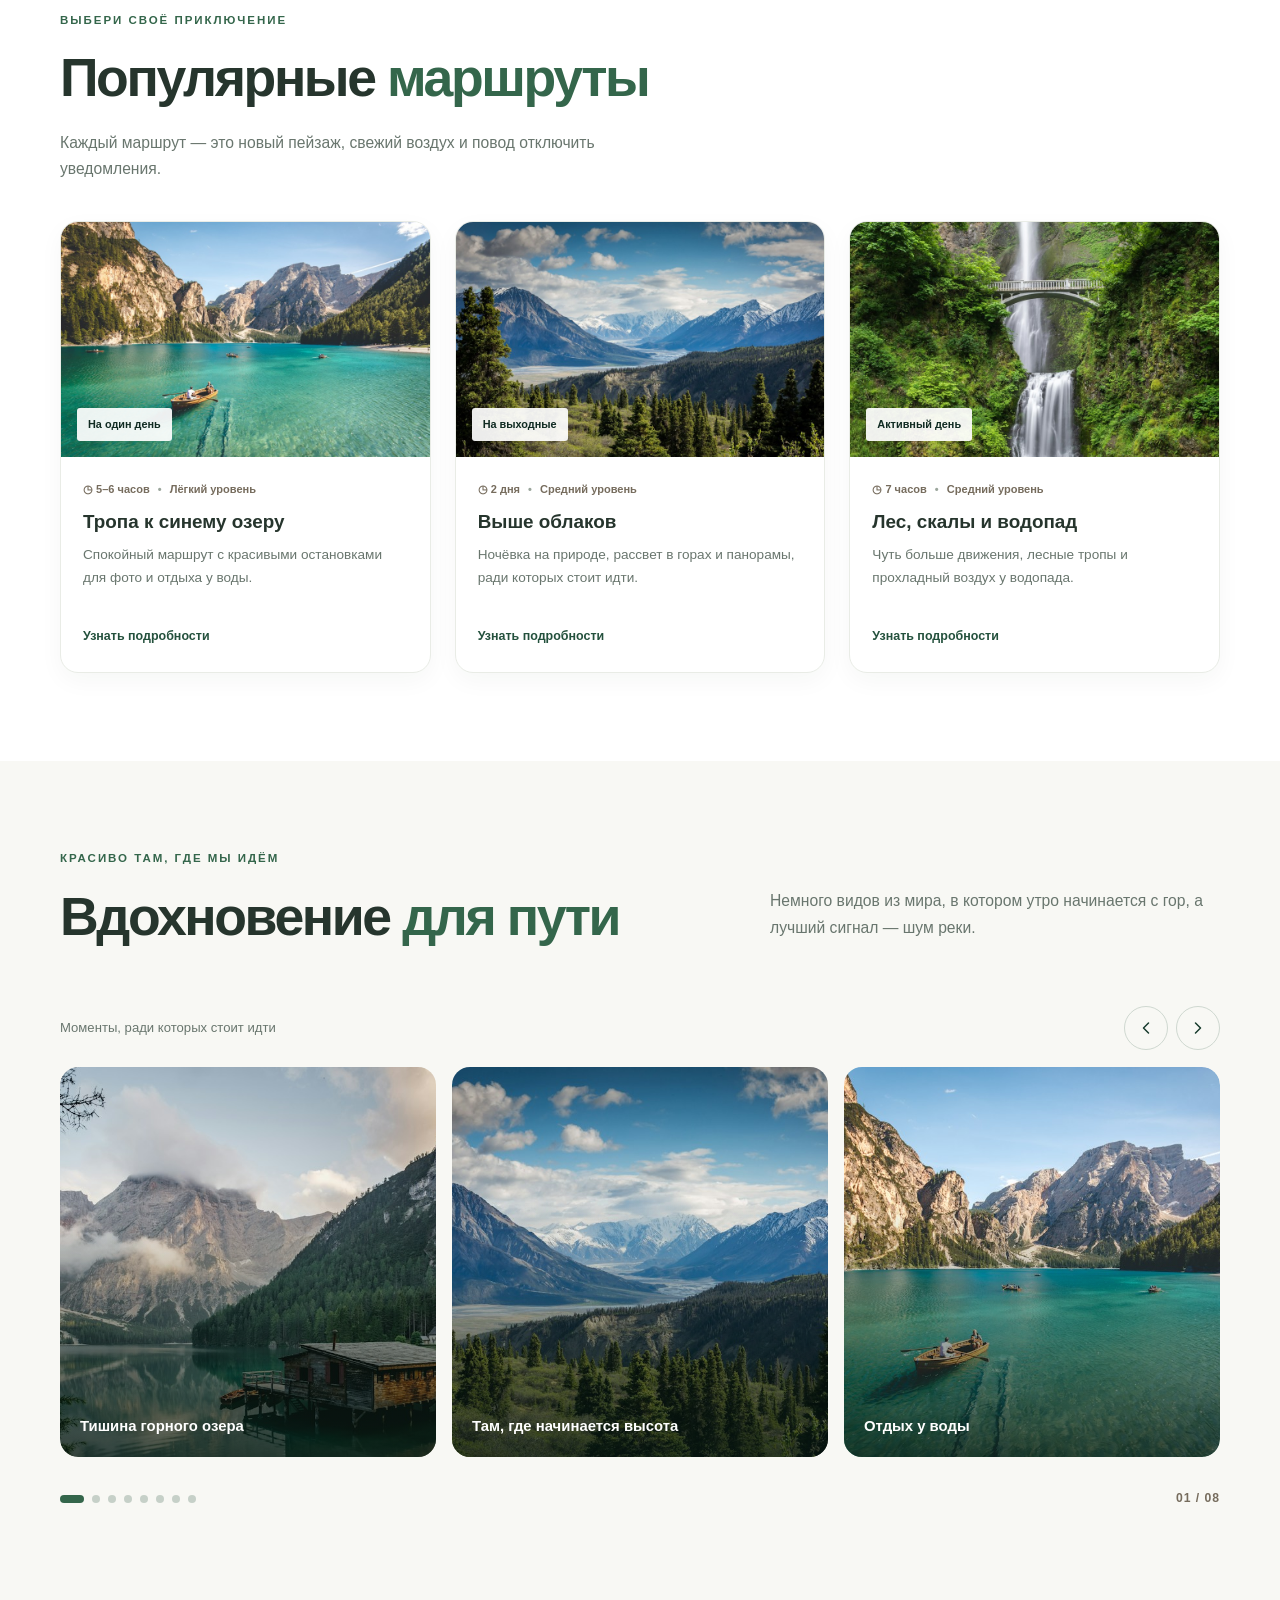
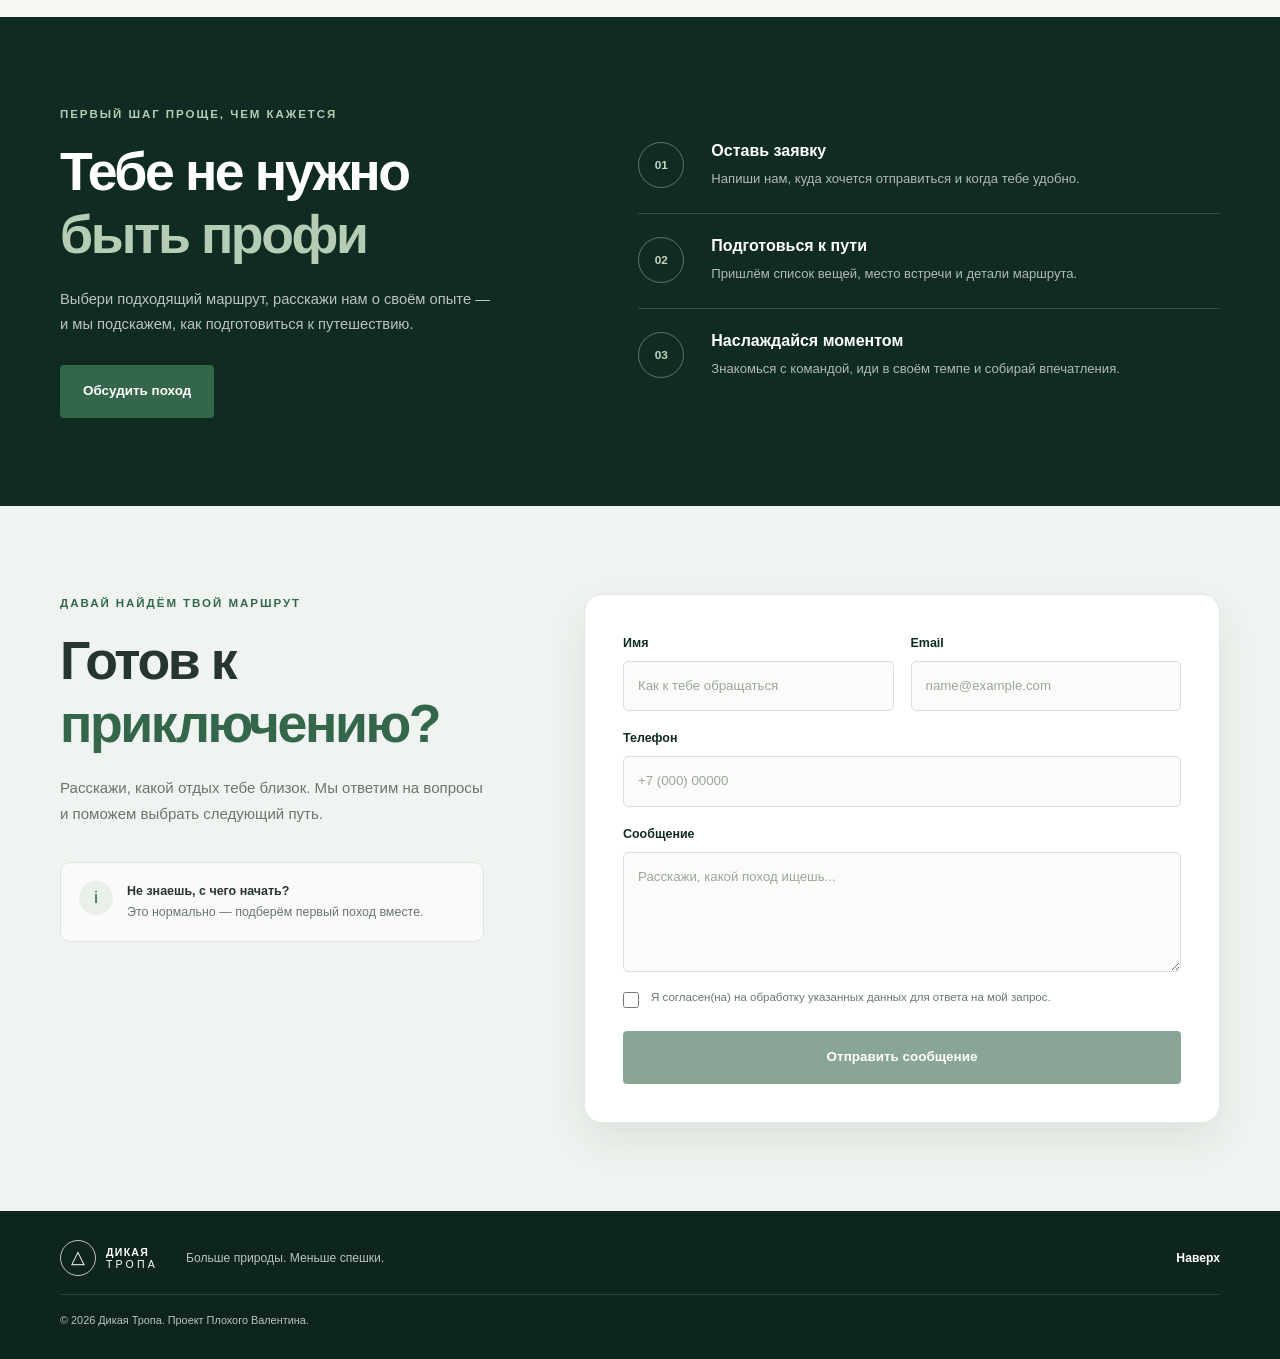
==== commit b437c760: "Проект: index.html" ====
--- a/project/index.html
+++ b/project/index.html
@@ -78,7 +78,7 @@
             <div class="container">
                 <div class="section-heading section-heading--split">
                     <div>
-                        <p class="eyebrow">ПОЧУВСТВУЙ ДИКУЮ СВОБОДУ</p>
+                        <p class="eyebrow">ПОЧУВСТВУЙ СВОБОДУ</p>
                         <h2>Выходные, которые<br><span>становятся историей</span></h2>
                     </div>
                     <p class="section-intro">Мы собираем людей, которым хочется больше свежего воздуха, настоящих разговоров у костра и видов, ради которых стоит подняться пораньше.</p>
@@ -234,7 +234,7 @@
             <div class="container journey-layout">
                 <div class="journey-copy">
                     <p class="eyebrow">ПЕРВЫЙ ШАГ ПРОЩЕ, ЧЕМ КАЖЕТСЯ</p>
-                    <h2>Тебе не нужно<br><span>быть альпинистом</span></h2>
+                    <h2>Тебе не нужно<br><span>быть профи</span></h2>
                     <p>Выбери подходящий маршрут, расскажи нам о своём опыте — и мы подскажем, как подготовиться к путешествию.</p>
                     <a class="button button--primary" href="#contact">Обсудить поход</a>
                 </div>
@@ -293,7 +293,7 @@
 
                     <div class="form-field">
                         <label for="phone">Телефон</label>
-                        <input id="phone" name="phone" type="tel" autocomplete="tel" placeholder="+371 (000) 00000" required maxlength="20" data-validate="phone">
+                        <input id="phone" name="phone" type="tel" autocomplete="tel" placeholder="+7 (000) 00000" required maxlength="20" data-validate="phone">
                     </div>
 
                     <div class="form-field">
@@ -324,7 +324,7 @@
             </a>
             <p>Больше природы. Меньше спешки.</p>
             <a class="footer-top" href="#top">Наверх</a>
-            <small>© 2026 Дикая Тропа. Учебный проект.</small>
+            <small>© 2026 Дикая Тропа. Проект Плохого Валентина.</small>
         </div>
     </footer>
 </body>
--- a/project/style.css
+++ b/project/style.css
@@ -0,0 +1,1392 @@
+/* Базовые настройки и палитра */
+:root {
+    --green-950: #102b22;
+    --green-900: #173b2d;
+    --green-800: #24513d;
+    --green-700: #34664b;
+    --green-100: #e9f0e8;
+    --blue-100: #e4f0f2;
+    --blue-700: #477f8a;
+    --stone-700: #766c5d;
+    --stone-200: #e4dfd6;
+    --white: #ffffff;
+    --paper: #f8f8f4;
+    --text: #26352d;
+    --muted: #69766e;
+    --danger: #a83232;
+    --success: #21683b;
+    --radius: 18px;
+    --shadow: 0 18px 44px rgba(19, 46, 33, 0.09);
+}
+
+* {
+    box-sizing: border-box;
+}
+
+html {
+    scroll-behavior: smooth;
+    scroll-padding-top: 1rem;
+}
+
+body {
+    margin: 0;
+    color: var(--text);
+    background: var(--white);
+    font-family: "Montserrat", sans-serif;
+    font-size: 16px;
+    line-height: 1.7;
+    -webkit-font-smoothing: antialiased;
+}
+
+body,
+button,
+input,
+textarea {
+    font-family: "Montserrat", sans-serif;
+}
+
+img,
+video {
+    max-width: 100%;
+}
+
+img {
+    display: block;
+}
+
+a {
+    color: inherit;
+    text-decoration: none;
+}
+
+button,
+input,
+textarea {
+    font: inherit;
+}
+
+button,
+a,
+input,
+textarea {
+    -webkit-tap-highlight-color: transparent;
+}
+
+button:focus-visible,
+a:focus-visible,
+input:focus-visible,
+textarea:focus-visible {
+    outline: 3px solid #89b7c0;
+    outline-offset: 3px;
+}
+
+.container {
+    width: min(1160px, calc(100% - 40px));
+    margin-inline: auto;
+}
+
+.section {
+    padding: 88px 0;
+}
+
+.eyebrow {
+    margin: 0 0 17px;
+    color: var(--green-700);
+    font-size: 0.72rem;
+    font-weight: 800;
+    letter-spacing: 0.17em;
+    line-height: 1.6;
+}
+
+h1,
+h2,
+h3,
+p,
+figure {
+    margin-top: 0;
+}
+
+h1,
+h2,
+h3 {
+    line-height: 1.18;
+}
+
+h1,
+h2 {
+    letter-spacing: -0.045em;
+}
+
+h2 {
+    margin-bottom: 20px;
+    font-size: clamp(2rem, 4.4vw, 3.35rem);
+    font-weight: 700;
+}
+
+h2 span,
+.hero h1 span {
+    color: var(--green-700);
+}
+
+.section-heading {
+    max-width: 760px;
+    margin-bottom: 38px;
+}
+
+.section-heading .section-intro {
+    max-width: 620px;
+    margin-bottom: 0;
+}
+
+.section-heading--split {
+    max-width: none;
+    display: grid;
+    grid-template-columns: 1.15fr 0.85fr;
+    align-items: end;
+    gap: 50px;
+}
+
+.section-heading--split .section-intro {
+    max-width: 450px;
+    margin: 0 0 26px auto;
+}
+
+.section-intro {
+    color: var(--muted);
+    font-size: 0.98rem;
+}
+
+/* Кнопки */
+.button {
+    min-height: 52px;
+    display: inline-flex;
+    align-items: center;
+    justify-content: center;
+    gap: 15px;
+    padding: 14px 22px;
+    border: 1px solid transparent;
+    border-radius: 4px;
+    cursor: pointer;
+    font-size: 0.84rem;
+    font-weight: 700;
+    transition: background-color 0.25s ease, color 0.25s ease, border-color 0.25s ease, transform 0.25s ease;
+}
+
+.button:hover {
+    transform: translateY(-2px);
+}
+
+.button--primary {
+    color: var(--white);
+    background: var(--green-700);
+}
+
+.button--primary:hover {
+    background: var(--green-900);
+}
+
+.button--ghost {
+    color: var(--white);
+    border-color: rgba(255, 255, 255, 0.55);
+    background: rgba(255, 255, 255, 0.05);
+}
+
+.button--ghost:hover {
+    background: rgba(255, 255, 255, 0.15);
+    border-color: var(--white);
+}
+
+/* Первый экран с видео */
+.hero {
+    position: relative;
+    min-height: 760px;
+    min-height: 100svh;
+    display: flex;
+    overflow: hidden;
+    color: var(--white);
+    background: #1b3a31;
+}
+
+.hero__video,
+.hero__shade {
+    position: absolute;
+    inset: 0;
+    width: 100%;
+    height: 100%;
+}
+
+.hero__video {
+    object-fit: cover;
+}
+
+.hero__shade {
+    background: linear-gradient(90deg, rgba(9, 28, 23, 0.82) 0%, rgba(11, 37, 29, 0.55) 47%, rgba(11, 37, 29, 0.2) 100%), linear-gradient(0deg, rgba(8, 26, 20, 0.66) 0%, transparent 35%);
+}
+
+.hero__container {
+    position: relative;
+    z-index: 2;
+    display: flex;
+    flex-direction: column;
+}
+
+.site-nav {
+    position: relative;
+    z-index: 5;
+    min-height: 94px;
+    display: flex;
+    align-items: center;
+    justify-content: space-between;
+    gap: 24px;
+    border-bottom: 1px solid rgba(255, 255, 255, 0.22);
+}
+
+.brand {
+    display: inline-flex;
+    align-items: center;
+    gap: 10px;
+    flex-shrink: 0;
+    color: var(--white);
+}
+
+.brand__mark {
+    width: 42px;
+    height: 42px;
+    display: inline-flex;
+    align-items: center;
+    justify-content: center;
+    border: 1px solid rgba(255, 255, 255, 0.72);
+    border-radius: 50%;
+    font-size: 1.4rem;
+    line-height: 1;
+}
+
+.brand__text {
+    display: flex;
+    flex-direction: column;
+    font-size: 0.75rem;
+    font-weight: 800;
+    letter-spacing: 0.12em;
+    line-height: 1.15;
+}
+
+.brand__text span {
+    font-weight: 500;
+    letter-spacing: 0.3em;
+}
+
+.nav-list,
+.dropdown-menu {
+    margin: 0;
+    padding: 0;
+    list-style: none;
+}
+
+.nav-list {
+    display: flex;
+    align-items: center;
+    gap: clamp(15px, 2vw, 29px);
+}
+
+.nav-list > li {
+    position: relative;
+}
+
+.nav-link {
+    display: inline-flex;
+    align-items: center;
+    gap: 7px;
+    padding: 12px 0;
+    border: 0;
+    color: rgba(255, 255, 255, 0.91);
+    background: transparent;
+    cursor: pointer;
+    font-size: 0.75rem;
+    font-weight: 600;
+    white-space: nowrap;
+    transition: color 0.2s ease;
+}
+
+.nav-link:hover,
+.nav-link:focus-visible {
+    color: var(--white);
+}
+
+.nav-link--contact {
+    padding: 10px 14px;
+    border: 1px solid rgba(255, 255, 255, 0.55);
+}
+
+.nav-link--contact:hover {
+    border-color: var(--white);
+    background: rgba(255, 255, 255, 0.12);
+}
+
+/* Стрелка выпадающего списка рисуется CSS, без текстового символа. */
+.nav-dropdown-toggle::after {
+    width: 7px;
+    height: 7px;
+    margin-left: 8px;
+    border-right: 1.5px solid currentColor;
+    border-bottom: 1.5px solid currentColor;
+    content: "";
+    transform: translateY(-2px) rotate(45deg);
+    transition: transform 0.2s ease;
+}
+
+.nav-item--dropdown:hover .nav-dropdown-toggle::after,
+.nav-item--dropdown:focus-within .nav-dropdown-toggle::after,
+.nav-item--dropdown.is-open .nav-dropdown-toggle::after {
+    transform: translateY(2px) rotate(225deg);
+}
+
+.dropdown-menu {
+    position: absolute;
+    top: 100%;
+    left: -15px;
+    min-width: 190px;
+    padding: 8px;
+    border: 1px solid rgba(255, 255, 255, 0.13);
+    border-radius: 8px;
+    background: var(--green-950);
+    box-shadow: var(--shadow);
+    opacity: 0;
+    visibility: hidden;
+    transform: translateY(7px);
+    transition: opacity 0.2s ease, transform 0.2s ease, visibility 0.2s ease;
+}
+
+.nav-item--dropdown:hover .dropdown-menu,
+.nav-item--dropdown:focus-within .dropdown-menu,
+.nav-item--dropdown.is-open .dropdown-menu {
+    opacity: 1;
+    visibility: visible;
+    transform: translateY(0);
+}
+
+.dropdown-menu a {
+    display: block;
+    padding: 10px 12px;
+    border-radius: 4px;
+    color: rgba(255, 255, 255, 0.85);
+    font-size: 0.75rem;
+    transition: background-color 0.2s ease, color 0.2s ease;
+}
+
+.dropdown-menu a:hover,
+.dropdown-menu a:focus-visible {
+    color: var(--white);
+    background: rgba(255, 255, 255, 0.1);
+}
+
+.menu-toggle {
+    display: none;
+    width: 46px;
+    height: 42px;
+    padding: 10px;
+    border: 1px solid rgba(255, 255, 255, 0.5);
+    border-radius: 4px;
+    background: rgba(255, 255, 255, 0.08);
+    cursor: pointer;
+}
+
+.menu-toggle span {
+    display: block;
+    height: 2px;
+    margin: 4px 0;
+    background: var(--white);
+    transition: transform 0.25s ease, opacity 0.25s ease;
+}
+
+.menu-toggle.is-active span:first-child {
+    transform: translateY(6px) rotate(45deg);
+}
+
+.menu-toggle.is-active span:nth-child(2) {
+    opacity: 0;
+}
+
+.menu-toggle.is-active span:last-child {
+    transform: translateY(-6px) rotate(-45deg);
+}
+
+.hero__content {
+    max-width: 780px;
+    margin: auto 0;
+    padding: 90px 0 75px;
+}
+
+.hero__eyebrow {
+    color: #c2d7bf;
+}
+
+.hero h1 {
+    margin-bottom: 23px;
+    font-size: clamp(2.7rem, 6.2vw, 5.4rem);
+    font-weight: 700;
+    line-height: 1.05;
+}
+
+.hero h1 span {
+    color: #c4d7be;
+}
+
+.hero__description {
+    max-width: 610px;
+    margin-bottom: 32px;
+    color: rgba(255, 255, 255, 0.84);
+    font-size: clamp(0.98rem, 1.6vw, 1.1rem);
+}
+
+.hero__actions {
+    display: flex;
+    flex-wrap: wrap;
+    gap: 12px;
+}
+
+.hero__bottom {
+    display: flex;
+    flex-wrap: wrap;
+    gap: 15px 40px;
+    padding: 22px 0 28px;
+    border-top: 1px solid rgba(255, 255, 255, 0.25);
+}
+
+.hero__bottom p {
+    display: flex;
+    align-items: center;
+    gap: 10px;
+    margin: 0;
+    color: rgba(255, 255, 255, 0.9);
+    font-size: 0.72rem;
+    font-weight: 500;
+}
+
+.hero__bottom-number {
+    color: #bdd0b8;
+    font-size: 0.66rem;
+    font-weight: 800;
+}
+
+/* Преимущества */
+.about-section {
+    background: var(--paper);
+}
+
+.benefits-grid {
+    display: grid;
+    grid-template-columns: repeat(3, minmax(0, 1fr));
+    gap: 22px;
+    margin-top: 45px;
+}
+
+.benefit-card {
+    min-height: 220px;
+    padding: 27px 25px;
+    border: 1px solid #e7e9e2;
+    border-radius: var(--radius);
+    background: var(--white);
+    transition: transform 0.25s ease, box-shadow 0.25s ease;
+}
+
+.benefit-card:hover {
+    transform: translateY(-4px);
+    box-shadow: var(--shadow);
+}
+
+.benefit-card__icon {
+    width: 43px;
+    height: 43px;
+    display: inline-flex;
+    align-items: center;
+    justify-content: center;
+    margin-bottom: 18px;
+    border-radius: 50%;
+    color: var(--green-800);
+    background: var(--green-100);
+    font-size: 1.35rem;
+}
+
+.benefit-card h3,
+.route-card h3,
+.journey-steps h3 {
+    margin-bottom: 10px;
+    font-size: 1.04rem;
+}
+
+.benefit-card p,
+.route-card__body > p:not(.route-card__meta) {
+    margin-bottom: 0;
+    color: var(--muted);
+    font-size: 0.85rem;
+}
+
+/* Популярные маршруты */
+.routes-section {
+    background: var(--white);
+}
+
+.routes-grid {
+    display: grid;
+    grid-template-columns: repeat(3, minmax(0, 1fr));
+    gap: 24px;
+}
+
+.route-card {
+    overflow: hidden;
+    border: 1px solid #e9ece6;
+    border-radius: var(--radius);
+    background: var(--white);
+    box-shadow: 0 8px 25px rgba(19, 46, 33, 0.04);
+    transition: transform 0.25s ease, box-shadow 0.25s ease;
+}
+
+.route-card:hover {
+    transform: translateY(-5px);
+    box-shadow: var(--shadow);
+}
+
+.route-card__image-wrap {
+    position: relative;
+    height: 235px;
+    overflow: hidden;
+    background: var(--green-100);
+}
+
+.route-card__image-wrap img {
+    width: 100%;
+    height: 100%;
+    object-fit: cover;
+    transition: transform 0.5s ease;
+}
+
+.route-card:hover .route-card__image-wrap img {
+    transform: scale(1.04);
+}
+
+.route-card__tag {
+    position: absolute;
+    left: 16px;
+    bottom: 16px;
+    padding: 7px 11px;
+    border-radius: 3px;
+    color: var(--green-950);
+    background: rgba(255, 255, 255, 0.92);
+    font-size: 0.68rem;
+    font-weight: 700;
+}
+
+.route-card__body {
+    padding: 23px 22px 24px;
+}
+
+.route-card__meta {
+    margin-bottom: 12px;
+    color: var(--stone-700);
+    font-size: 0.69rem;
+    font-weight: 600;
+}
+
+.route-card__meta span {
+    margin: 0 5px;
+    color: #9ba69c;
+}
+
+.route-card h3 {
+    font-size: 1.18rem;
+}
+
+.route-card__body > p:not(.route-card__meta) {
+    min-height: 58px;
+    margin-bottom: 20px;
+}
+
+.text-link {
+    display: inline-flex;
+    align-items: center;
+    gap: 10px;
+    color: var(--green-800);
+    font-size: 0.78rem;
+    font-weight: 800;
+}
+
+/* Бесконечный слайдер из восьми изображений */
+.gallery-section {
+    overflow: hidden;
+    background: var(--paper);
+}
+
+.gallery-slider {
+    margin-top: 35px;
+}
+
+.gallery-slider__toolbar,
+.gallery-slider__footer {
+    display: flex;
+    align-items: center;
+    justify-content: space-between;
+    gap: 18px;
+}
+
+.gallery-slider__toolbar {
+    margin-bottom: 17px;
+}
+
+.gallery-slider__toolbar p {
+    margin: 0;
+    color: var(--muted);
+    font-size: 0.82rem;
+}
+
+.gallery-slider__arrows {
+    display: flex;
+    gap: 8px;
+}
+
+.slider-arrow {
+    width: 44px;
+    height: 44px;
+    display: inline-flex;
+    align-items: center;
+    justify-content: center;
+    border: 1px solid #cfd8d0;
+    border-radius: 50%;
+    color: var(--green-900);
+    background: transparent;
+    cursor: pointer;
+    transition: color 0.2s ease, background-color 0.2s ease, border-color 0.2s ease;
+}
+
+.slider-arrow svg {
+    width: 20px;
+    height: 20px;
+    fill: none;
+    stroke: currentColor;
+    stroke-width: 1.8;
+    stroke-linecap: round;
+    stroke-linejoin: round;
+}
+
+.slider-arrow:hover {
+    color: var(--white);
+    border-color: var(--green-800);
+    background: var(--green-800);
+}
+
+.gallery-slider__viewport {
+    overflow: hidden;
+    border-radius: var(--radius);
+}
+
+.gallery-slider__track {
+    display: flex;
+    gap: 16px;
+    align-items: stretch;
+    transition: transform 0.45s cubic-bezier(0.22, 0.61, 0.36, 1);
+    will-change: transform;
+}
+
+.gallery-slide {
+    position: relative;
+    flex: 0 0 calc((100% - 32px) / 3);
+    min-width: 0;
+    height: 390px;
+    overflow: hidden;
+    margin: 0;
+    border-radius: var(--radius);
+    background: #dfe8df;
+}
+
+.gallery-slide::after {
+    position: absolute;
+    inset: 35% 0 0;
+    background: linear-gradient(0deg, rgba(8, 26, 20, 0.72), transparent);
+    content: "";
+    pointer-events: none;
+}
+
+.gallery-slide img {
+    width: 100%;
+    height: 100%;
+    object-fit: cover;
+    transition: transform 0.5s ease;
+}
+
+.gallery-slide:hover img {
+    transform: scale(1.04);
+}
+
+.gallery-slide figcaption {
+    position: absolute;
+    right: 20px;
+    bottom: 18px;
+    left: 20px;
+    z-index: 1;
+    color: var(--white);
+    font-size: 0.93rem;
+    font-weight: 700;
+}
+
+.gallery-slider__footer {
+    min-height: 60px;
+    margin-top: 12px;
+}
+
+.slider-dots {
+    display: flex;
+    flex-wrap: wrap;
+    align-items: center;
+    gap: 8px;
+}
+
+.slider-dot {
+    width: 8px;
+    height: 8px;
+    padding: 0;
+    border: 0;
+    border-radius: 50%;
+    background: #c6d0c8;
+    cursor: pointer;
+    transition: width 0.2s ease, border-radius 0.2s ease, background-color 0.2s ease;
+}
+
+.slider-dot.is-active {
+    width: 24px;
+    border-radius: 8px;
+    background: var(--green-700);
+}
+
+.slider-counter {
+    margin: 0;
+    color: var(--stone-700);
+    font-size: 0.76rem;
+    font-weight: 700;
+    letter-spacing: 0.08em;
+}
+
+/* Этапы участия */
+.journey-section {
+    color: var(--white);
+    background: var(--green-950);
+}
+
+.journey-layout {
+    display: grid;
+    grid-template-columns: 0.9fr 1.1fr;
+    gap: clamp(45px, 8vw, 110px);
+    align-items: center;
+}
+
+.journey-copy .eyebrow {
+    color: #b6cdb5;
+}
+
+.journey-copy h2 span {
+    color: #b6cdb5;
+}
+
+.journey-copy > p:not(.eyebrow) {
+    max-width: 440px;
+    margin-bottom: 28px;
+    color: rgba(255, 255, 255, 0.72);
+    font-size: 0.92rem;
+}
+
+.journey-steps {
+    margin: 0;
+    padding: 0;
+    list-style: none;
+}
+
+.journey-steps li {
+    display: grid;
+    grid-template-columns: 56px 1fr;
+    gap: 17px;
+    padding: 23px 0;
+    border-bottom: 1px solid rgba(255, 255, 255, 0.16);
+}
+
+.journey-steps li:first-child {
+    padding-top: 0;
+}
+
+.journey-steps li:last-child {
+    padding-bottom: 0;
+    border-bottom: 0;
+}
+
+.journey-steps__number {
+    width: 46px;
+    height: 46px;
+    display: inline-flex;
+    align-items: center;
+    justify-content: center;
+    border: 1px solid rgba(182, 205, 181, 0.45);
+    border-radius: 50%;
+    color: #c0d4be;
+    font-size: 0.74rem;
+    font-weight: 700;
+}
+
+.journey-steps h3 {
+    margin: 0 0 7px;
+    font-size: 1rem;
+}
+
+.journey-steps p {
+    max-width: 410px;
+    margin: 0;
+    color: rgba(255, 255, 255, 0.68);
+    font-size: 0.82rem;
+}
+
+/* Форма и контакты */
+.contact-section {
+    background: #f0f4f0;
+}
+
+.contact-layout {
+    display: grid;
+    grid-template-columns: 0.8fr 1.2fr;
+    gap: clamp(40px, 8vw, 100px);
+    align-items: start;
+}
+
+.contact-copy h2 span {
+    display: block;
+}
+
+.contact-copy > p:not(.eyebrow) {
+    max-width: 440px;
+    color: var(--muted);
+    font-size: 0.94rem;
+}
+
+.contact-note {
+    display: flex;
+    align-items: flex-start;
+    gap: 14px;
+    margin-top: 35px;
+    padding: 18px;
+    border: 1px solid #dce5db;
+    border-radius: 10px;
+    background: rgba(255, 255, 255, 0.6);
+}
+
+.contact-note__icon {
+    width: 34px;
+    height: 34px;
+    display: inline-flex;
+    flex-shrink: 0;
+    align-items: center;
+    justify-content: center;
+    border-radius: 50%;
+    color: var(--green-800);
+    background: var(--green-100);
+}
+
+.contact-note p {
+    margin: 0;
+    color: var(--muted);
+    font-size: 0.78rem;
+}
+
+.contact-note strong {
+    color: var(--text);
+}
+
+.contact-form {
+    padding: clamp(22px, 4vw, 38px);
+    border: 1px solid #e2e9e1;
+    border-radius: var(--radius);
+    background: var(--white);
+    box-shadow: var(--shadow);
+}
+
+.form-row {
+    display: grid;
+    grid-template-columns: repeat(2, minmax(0, 1fr));
+    gap: 17px;
+}
+
+.form-field {
+    display: flex;
+    flex-direction: column;
+    margin-bottom: 17px;
+}
+
+.form-field label {
+    margin-bottom: 7px;
+    color: var(--green-950);
+    font-size: 0.78rem;
+    font-weight: 700;
+}
+
+.form-field input,
+.form-field textarea {
+    width: 100%;
+    padding: 13px 14px;
+    border: 1px solid #d9e1d9;
+    border-radius: 5px;
+    outline: none;
+    color: var(--text);
+    background: #fbfcfa;
+    font-size: 0.83rem;
+    transition: border-color 0.2s ease, box-shadow 0.2s ease;
+}
+
+.form-field input:focus,
+.form-field textarea:focus {
+    border-color: var(--green-700);
+    box-shadow: 0 0 0 3px rgba(52, 102, 75, 0.1);
+}
+
+/* Подсветка успешной и неуспешной проверки полей */
+.form-field input.is-valid,
+.form-field textarea.is-valid,
+.form-field input.is-valid:focus,
+.form-field textarea.is-valid:focus {
+    border-color: #26834a;
+    box-shadow: 0 0 0 3px rgba(38, 131, 74, 0.1);
+}
+
+.form-field input.is-invalid,
+.form-field textarea.is-invalid,
+.form-field input.is-invalid:focus,
+.form-field textarea.is-invalid:focus {
+    border-color: #b93636;
+    box-shadow: 0 0 0 3px rgba(185, 54, 54, 0.1);
+}
+
+.form-field input::placeholder,
+.form-field textarea::placeholder {
+    color: #9aa59c;
+}
+
+.form-field textarea {
+    min-height: 120px;
+    resize: vertical;
+}
+
+.form-consent {
+    display: grid;
+    grid-template-columns: 18px 1fr;
+    align-items: start;
+    gap: 10px;
+    margin: 0 0 15px;
+}
+
+.form-consent input {
+    width: 16px;
+    height: 16px;
+    margin: 3px 0 0;
+    accent-color: var(--green-700);
+}
+
+.form-consent label {
+    color: var(--muted);
+    font-size: 0.72rem;
+    line-height: 1.55;
+}
+
+.form-status {
+    min-height: 0;
+    margin: 0;
+    font-size: 0.82rem;
+    font-weight: 600;
+}
+
+.form-status:not(:empty) {
+    margin: 0 0 13px;
+}
+
+.form-status.is-success {
+    color: var(--success);
+}
+
+.form-status.is-error {
+    color: var(--danger);
+}
+
+.form-submit {
+    width: 100%;
+    margin-top: 8px;
+}
+
+.form-submit:disabled {
+    opacity: 0.58;
+    cursor: not-allowed;
+    transform: none;
+}
+
+.form-disclaimer {
+    margin: 12px 0 0;
+    color: #8b968d;
+    font-size: 0.67rem;
+    text-align: center;
+}
+
+/* Подвал */
+.site-footer {
+    padding: 29px 0;
+    color: rgba(255, 255, 255, 0.72);
+    background: #0e251d;
+}
+
+.footer-inner {
+    display: flex;
+    align-items: center;
+    flex-wrap: wrap;
+    gap: 18px 28px;
+}
+
+.brand--footer .brand__mark {
+    width: 36px;
+    height: 36px;
+    font-size: 1.1rem;
+}
+
+.brand--footer .brand__text {
+    font-size: 0.66rem;
+}
+
+.footer-inner > p {
+    margin: 0 auto 0 0;
+    font-size: 0.76rem;
+}
+
+.footer-top {
+    color: var(--white);
+    font-size: 0.76rem;
+    font-weight: 600;
+}
+
+.footer-inner small {
+    width: 100%;
+    padding-top: 16px;
+    border-top: 1px solid rgba(255, 255, 255, 0.13);
+    font-size: 0.68rem;
+}
+
+/* Планшеты и небольшие ноутбуки */
+@media (max-width: 959px) {
+    .section {
+        padding: 72px 0;
+    }
+
+    .site-nav {
+        min-height: 82px;
+    }
+
+    .menu-toggle {
+        display: block;
+        flex-shrink: 0;
+    }
+
+    .nav-list {
+        position: absolute;
+        top: calc(100% + 8px);
+        right: 0;
+        left: 0;
+        display: flex;
+        flex-direction: column;
+        align-items: stretch;
+        gap: 0;
+        max-height: 0;
+        overflow: hidden;
+        padding: 0 17px;
+        border: 0 solid rgba(255, 255, 255, 0.13);
+        border-radius: 9px;
+        background: var(--green-950);
+        opacity: 0;
+        visibility: hidden;
+        transform: translateY(-6px);
+        transition: max-height 0.35s ease, padding 0.35s ease, opacity 0.25s ease, transform 0.25s ease, visibility 0.25s ease;
+    }
+
+    .nav-list.is-open {
+        max-height: 520px;
+        padding: 10px 17px 16px;
+        border-width: 1px;
+        opacity: 1;
+        visibility: visible;
+        transform: translateY(0);
+    }
+
+    .nav-list > li {
+        width: 100%;
+    }
+
+    .nav-link {
+        width: 100%;
+        justify-content: space-between;
+        padding: 12px 4px;
+        font-size: 0.84rem;
+        text-align: left;
+    }
+
+    .nav-link--contact {
+        justify-content: center;
+        margin-top: 8px;
+        padding: 11px 14px;
+    }
+
+    .dropdown-menu {
+        position: static;
+        display: flex;
+        flex-direction: column;
+        min-width: 0;
+        max-height: 0;
+        overflow: hidden;
+        padding: 0 0 0 12px;
+        border: 0;
+        border-radius: 0;
+        background: transparent;
+        box-shadow: none;
+        opacity: 1;
+        visibility: visible;
+        transform: none;
+        transition: max-height 0.3s ease, padding 0.3s ease;
+    }
+
+    .nav-item--dropdown:hover .dropdown-menu,
+    .nav-item--dropdown:focus-within .dropdown-menu {
+        max-height: 180px;
+        padding-bottom: 8px;
+    }
+
+    .nav-item--dropdown.is-open .dropdown-menu {
+        max-height: 180px;
+        padding-bottom: 8px;
+    }
+
+    .dropdown-menu a {
+        padding: 9px 8px;
+        font-size: 0.78rem;
+    }
+
+    .hero__content {
+        padding: 90px 0;
+    }
+
+    .section-heading--split {
+        grid-template-columns: 1fr;
+        gap: 5px;
+    }
+
+    .section-heading--split .section-intro {
+        margin: 0;
+    }
+
+    .routes-grid {
+        grid-template-columns: repeat(2, minmax(0, 1fr));
+    }
+
+    .route-card:last-child {
+        display: none;
+    }
+
+    .benefits-grid {
+        gap: 14px;
+    }
+
+    .benefit-card {
+        padding: 23px 19px;
+    }
+
+    .gallery-slide {
+        flex-basis: calc((100% - 16px) / 2);
+        height: 340px;
+    }
+
+    .journey-layout,
+    .contact-layout {
+        grid-template-columns: 1fr;
+        gap: 42px;
+    }
+
+    .contact-copy h2 span {
+        display: inline;
+    }
+}
+
+/* Телефоны */
+@media (max-width: 639px) {
+    .container {
+        width: calc(100% - 32px);
+    }
+
+    .section {
+        padding: 59px 0;
+    }
+
+    .hero {
+        min-height: 740px;
+        min-height: 100svh;
+    }
+
+    .site-nav {
+        min-height: 75px;
+    }
+
+    .brand__mark {
+        width: 37px;
+        height: 37px;
+        font-size: 1.2rem;
+    }
+
+    .brand__text {
+        font-size: 0.68rem;
+    }
+
+    .hero__content {
+        padding: 76px 0 68px;
+    }
+
+    .hero h1 {
+        font-size: clamp(2.55rem, 12vw, 3.7rem);
+    }
+
+    .hero__description {
+        font-size: 0.93rem;
+    }
+
+    .hero__actions {
+        align-items: stretch;
+        flex-direction: column;
+    }
+
+    .hero__actions .button {
+        width: 100%;
+    }
+
+    .hero__bottom {
+        display: grid;
+        gap: 11px;
+        padding: 18px 0 22px;
+    }
+
+    h2 {
+        font-size: clamp(1.9rem, 9vw, 2.7rem);
+    }
+
+    .section-intro {
+        font-size: 0.9rem;
+    }
+
+    .section-heading {
+        margin-bottom: 27px;
+    }
+
+    .benefits-grid,
+    .routes-grid {
+        grid-template-columns: 1fr;
+        gap: 14px;
+        margin-top: 28px;
+    }
+
+    .benefit-card {
+        min-height: auto;
+        padding: 22px;
+    }
+
+    .benefit-card__icon {
+        margin-bottom: 12px;
+    }
+
+    .route-card:last-child {
+        display: block;
+    }
+
+    .route-card__image-wrap {
+        height: 220px;
+    }
+
+    .route-card__body > p:not(.route-card__meta) {
+        min-height: 0;
+    }
+
+    .gallery-slider {
+        margin-top: 27px;
+    }
+
+    .gallery-slider__toolbar {
+        align-items: flex-end;
+    }
+
+    .gallery-slider__toolbar p {
+        max-width: 190px;
+        font-size: 0.75rem;
+    }
+
+    .slider-arrow {
+        width: 39px;
+        height: 39px;
+    }
+
+    .gallery-slide {
+        flex-basis: 100%;
+        height: 350px;
+    }
+
+    .journey-layout,
+    .contact-layout {
+        gap: 35px;
+    }
+
+    .journey-steps li {
+        grid-template-columns: 45px 1fr;
+        gap: 13px;
+    }
+
+    .journey-steps__number {
+        width: 40px;
+        height: 40px;
+    }
+
+    .contact-note {
+        margin-top: 24px;
+    }
+
+    .contact-form {
+        padding: 22px 17px;
+    }
+
+    .form-row {
+        grid-template-columns: 1fr;
+        gap: 0;
+    }
+
+    .footer-inner {
+        gap: 15px;
+    }
+
+    .footer-inner > p {
+        width: calc(100% - 10px);
+        order: 3;
+    }
+
+    .footer-top {
+        margin-left: auto;
+    }
+
+    .footer-inner small {
+        order: 4;
+    }
+}
+
+/* Уважение к настройке пользователя «уменьшить движение» */
+@media (prefers-reduced-motion: reduce) {
+    html {
+        scroll-behavior: auto;
+    }
+
+    *,
+    *::before,
+    *::after {
+        animation-duration: 0.01ms !important;
+        animation-iteration-count: 1 !important;
+        transition-duration: 0.01ms !important;
+        scroll-behavior: auto !important;
+    }
+}
